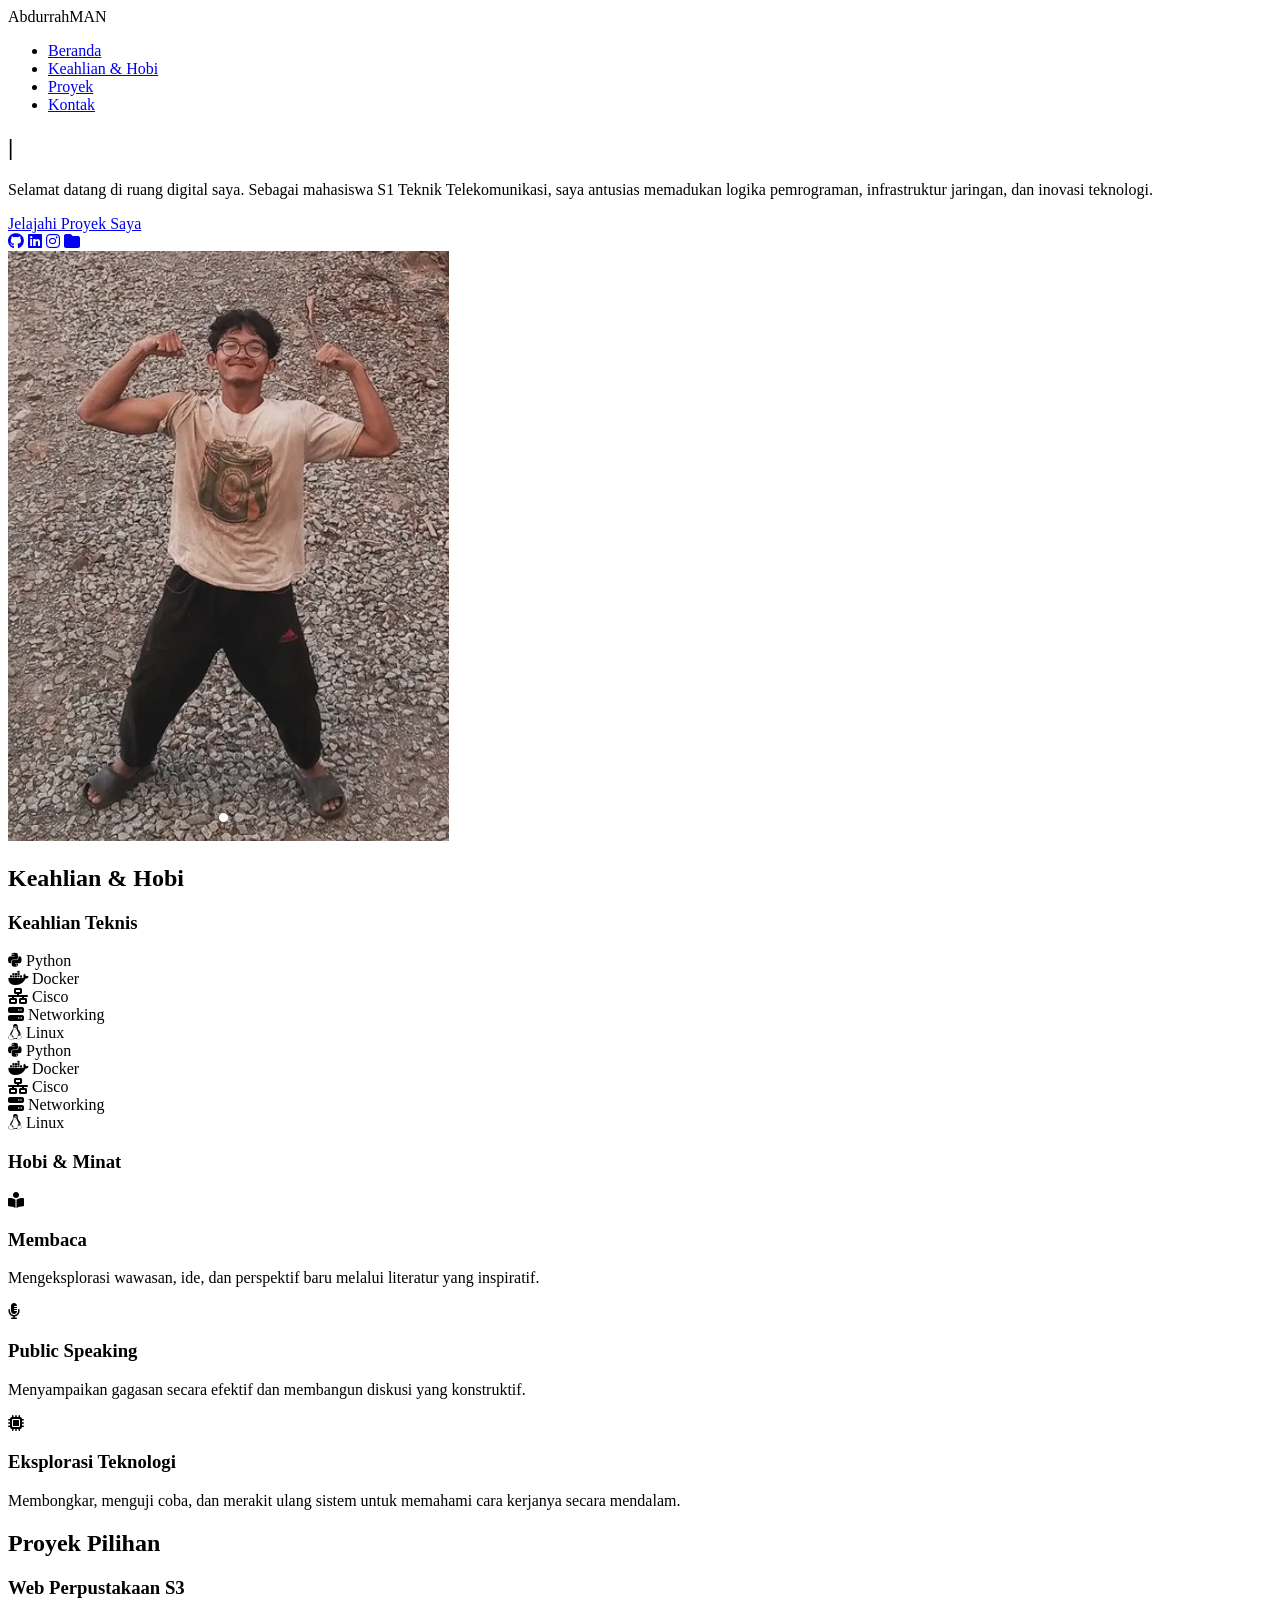
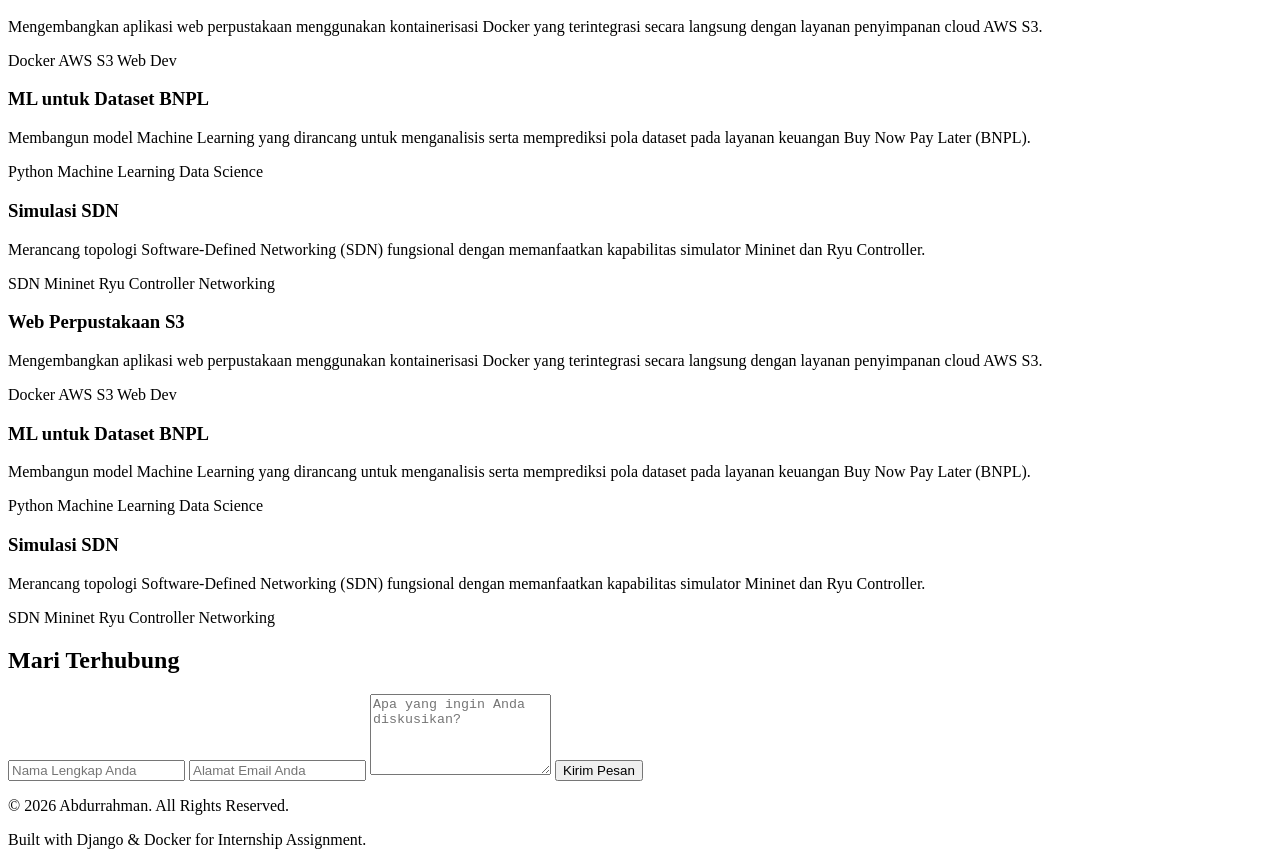
==== docs/index.html @ 5e5e8f39 "add: Deploy website portofolio dengan docker dan django" ====
<!doctype html>
<html lang="id">
  <head>
    <meta charset="UTF-8" />
    <meta name="viewport" content="width=device-width, initial-scale=1.0" />
    <title>Portofolio | Abdurrahman</title>

    <link rel="preconnect" href="https://fonts.googleapis.com" />
    <link rel="preconnect" href="https://fonts.gstatic.com" crossorigin />
    <link
      href="https://fonts.googleapis.com/css2?family=Uncial+Antiqua&display=swap"
      rel="stylesheet"
    />

    <link
      rel="stylesheet"
      href="https://cdnjs.cloudflare.com/ajax/libs/font-awesome/6.4.0/css/all.min.css"
    />

    <link rel="stylesheet" href="/static/css/style.css" />
  </head>
  <body>
    <nav class="navbar">
      <div class="nav-brand">AbdurrahMAN</div>
      <ul class="nav-links">
        <li><a href="#hero">Beranda</a></li>
        <li><a href="#about">Keahlian & Hobi</a></li>
        <li><a href="#projects">Proyek</a></li>
        <li><a href="#contact">Kontak</a></li>
      </ul>
    </nav>

    <section id="hero" class="section hero-section">
      <div class="hero-content">
        <div class="hero-text hidden">
          <h1><span id="typewriter"></span><span class="cursor">|</span></h1>
          <p>
            Selamat datang di ruang digital saya. Sebagai mahasiswa S1 Teknik
            Telekomunikasi, saya antusias memadukan logika pemrograman,
            infrastruktur jaringan, dan inovasi teknologi.
          </p>

          <div class="hero-actions">
            <a href="#projects" class="btn-primary">Jelajahi Proyek Saya</a>
            <div class="social-icons">
              <a
                href="https://github.com/abdrrhmnonghub"
                target="_blank"
                title="GitHub"
                ><i class="fab fa-github"></i
              ></a>
              <a
                href="https://www.linkedin.com/in/abdurrahman-abdurrahman-21b65a38b/"
                target="_blank"
                title="LinkedIn"
                ><i class="fab fa-linkedin"></i
              ></a>
              <a
                href="https://www.instagram.com/4bdurrhmn_"
                target="_blank"
                title="Instagram"
                ><i class="fab fa-instagram"></i
              ></a>
              <a
                href="https://hackmd.io/@XaqP7gFcSHW0fWHmGkDXEQ/SyKeOXjkze"
                target="_blank"
                title="HackMD"
                ><i class="fa-solid fa-folder"></i>
              </a>
            </div>
          </div>
        </div>
        <div class="hero-image hidden">
          <img src="static/photo/avatar.jpeg" alt="Foto Profil Abdurrahman" />
        </div>
      </div>
    </section>

    <section id="about" class="section">
      <h2 class="section-title hidden">Keahlian & Hobi</h2>
      <div class="about-container">
        <div class="about-section hidden">
          <h3 class="about-header">Keahlian Teknis</h3>
          <div class="slider-wrapper">
            <div class="slider-track">
              <div class="slide-item"><i class="fab fa-python"></i> Python</div>
              <div class="slide-item"><i class="fab fa-docker"></i> Docker</div>
              <div class="slide-item">
                <i class="fas fa-network-wired"></i> Cisco
              </div>
              <div class="slide-item">
                <i class="fas fa-server"></i> Networking
              </div>
              <div class="slide-item"><i class="fab fa-linux"></i> Linux</div>

              <div class="slide-item"><i class="fab fa-python"></i> Python</div>
              <div class="slide-item"><i class="fab fa-docker"></i> Docker</div>
              <div class="slide-item">
                <i class="fas fa-network-wired"></i> Cisco
              </div>
              <div class="slide-item">
                <i class="fas fa-server"></i> Networking
              </div>
              <div class="slide-item"><i class="fab fa-linux"></i> Linux</div>
            </div>
          </div>
        </div>

        <div class="about-section hidden">
          <h3 class="about-header">Hobi & Minat</h3>
          <div class="hobbies-grid">
            <div class="hobby-card">
              <i class="fas fa-book-reader"></i>
              <h3>Membaca</h3>
              <p class="hobby-desc">
                Mengeksplorasi wawasan, ide, dan perspektif baru melalui
                literatur yang inspiratif.
              </p>
            </div>
            <div class="hobby-card">
              <i class="fas fa-microphone-alt"></i>
              <h3>Public Speaking</h3>
              <p class="hobby-desc">
                Menyampaikan gagasan secara efektif dan membangun diskusi yang
                konstruktif.
              </p>
            </div>
            <div class="hobby-card">
              <i class="fas fa-microchip"></i>
              <h3>Eksplorasi Teknologi</h3>
              <p class="hobby-desc">
                Membongkar, menguji coba, dan merakit ulang sistem untuk
                memahami cara kerjanya secara mendalam.
              </p>
            </div>
          </div>
        </div>
      </div>
    </section>

    <section id="projects" class="section hidden">
      <h2 class="section-title">Proyek Pilihan</h2>

      <div class="projects-slider-wrapper">
        <div class="projects-track">
          <div class="projects-set">
            <div class="card">
              <h3>Web Perpustakaan S3</h3>
              <p>
                Mengembangkan aplikasi web perpustakaan menggunakan
                kontainerisasi Docker yang terintegrasi secara langsung dengan
                layanan penyimpanan cloud AWS S3.
              </p>
              <div class="project-tags">
                <span>Docker</span>
                <span>AWS S3</span>
                <span>Web Dev</span>
              </div>
            </div>

            <div class="card">
              <h3>ML untuk Dataset BNPL</h3>
              <p>
                Membangun model Machine Learning yang dirancang untuk
                menganalisis serta memprediksi pola dataset pada layanan
                keuangan Buy Now Pay Later (BNPL).
              </p>
              <div class="project-tags">
                <span>Python</span>
                <span>Machine Learning</span>
                <span>Data Science</span>
              </div>
            </div>

            <div class="card">
              <h3>Simulasi SDN</h3>
              <p>
                Merancang topologi Software-Defined Networking (SDN) fungsional
                dengan memanfaatkan kapabilitas simulator Mininet dan Ryu
                Controller.
              </p>
              <div class="project-tags">
                <span>SDN</span>
                <span>Mininet</span>
                <span>Ryu Controller</span>
                <span>Networking</span>
              </div>
            </div>
          </div>

          <div class="projects-set">
            <div class="card">
              <h3>Web Perpustakaan S3</h3>
              <p>
                Mengembangkan aplikasi web perpustakaan menggunakan
                kontainerisasi Docker yang terintegrasi secara langsung dengan
                layanan penyimpanan cloud AWS S3.
              </p>
              <div class="project-tags">
                <span>Docker</span>
                <span>AWS S3</span>
                <span>Web Dev</span>
              </div>
            </div>

            <div class="card">
              <h3>ML untuk Dataset BNPL</h3>
              <p>
                Membangun model Machine Learning yang dirancang untuk
                menganalisis serta memprediksi pola dataset pada layanan
                keuangan Buy Now Pay Later (BNPL).
              </p>
              <div class="project-tags">
                <span>Python</span>
                <span>Machine Learning</span>
                <span>Data Science</span>
              </div>
            </div>

            <div class="card">
              <h3>Simulasi SDN</h3>
              <p>
                Merancang topologi Software-Defined Networking (SDN) fungsional
                dengan memanfaatkan kapabilitas simulator Mininet dan Ryu
                Controller.
              </p>
              <div class="project-tags">
                <span>SDN</span>
                <span>Mininet</span>
                <span>Ryu Controller</span>
                <span>Networking</span>
              </div>
            </div>
          </div>
        </div>
      </div>
    </section>

    <section id="contact" class="section hidden">
      <h2 class="section-title">Mari Terhubung</h2>
      <div class="contact-container">
        <form
          action="https://formspree.io/f/mpqnpaoa"
          method="POST"
          class="contact-form"
        >
          <input
            type="text"
            name="nama"
            placeholder="Nama Lengkap Anda"
            required
          />
          <input
            type="email"
            name="email"
            placeholder="Alamat Email Anda"
            required
          />
          <textarea
            name="pesan"
            rows="5"
            placeholder="Apa yang ingin Anda diskusikan?"
            required
          ></textarea>
          <button type="submit">Kirim Pesan</button>
        </form>
      </div>
    </section>

    <footer class="footer">
      <p>&copy; 2026 Abdurrahman. All Rights Reserved.</p>
      <p>
        Built with <span class="highlight">Django</span> &
        <span class="highlight">Docker</span> for Internship Assignment.
      </p>
    </footer>

    <script src="/static/js/script.js"></script>
  </body>
</html>
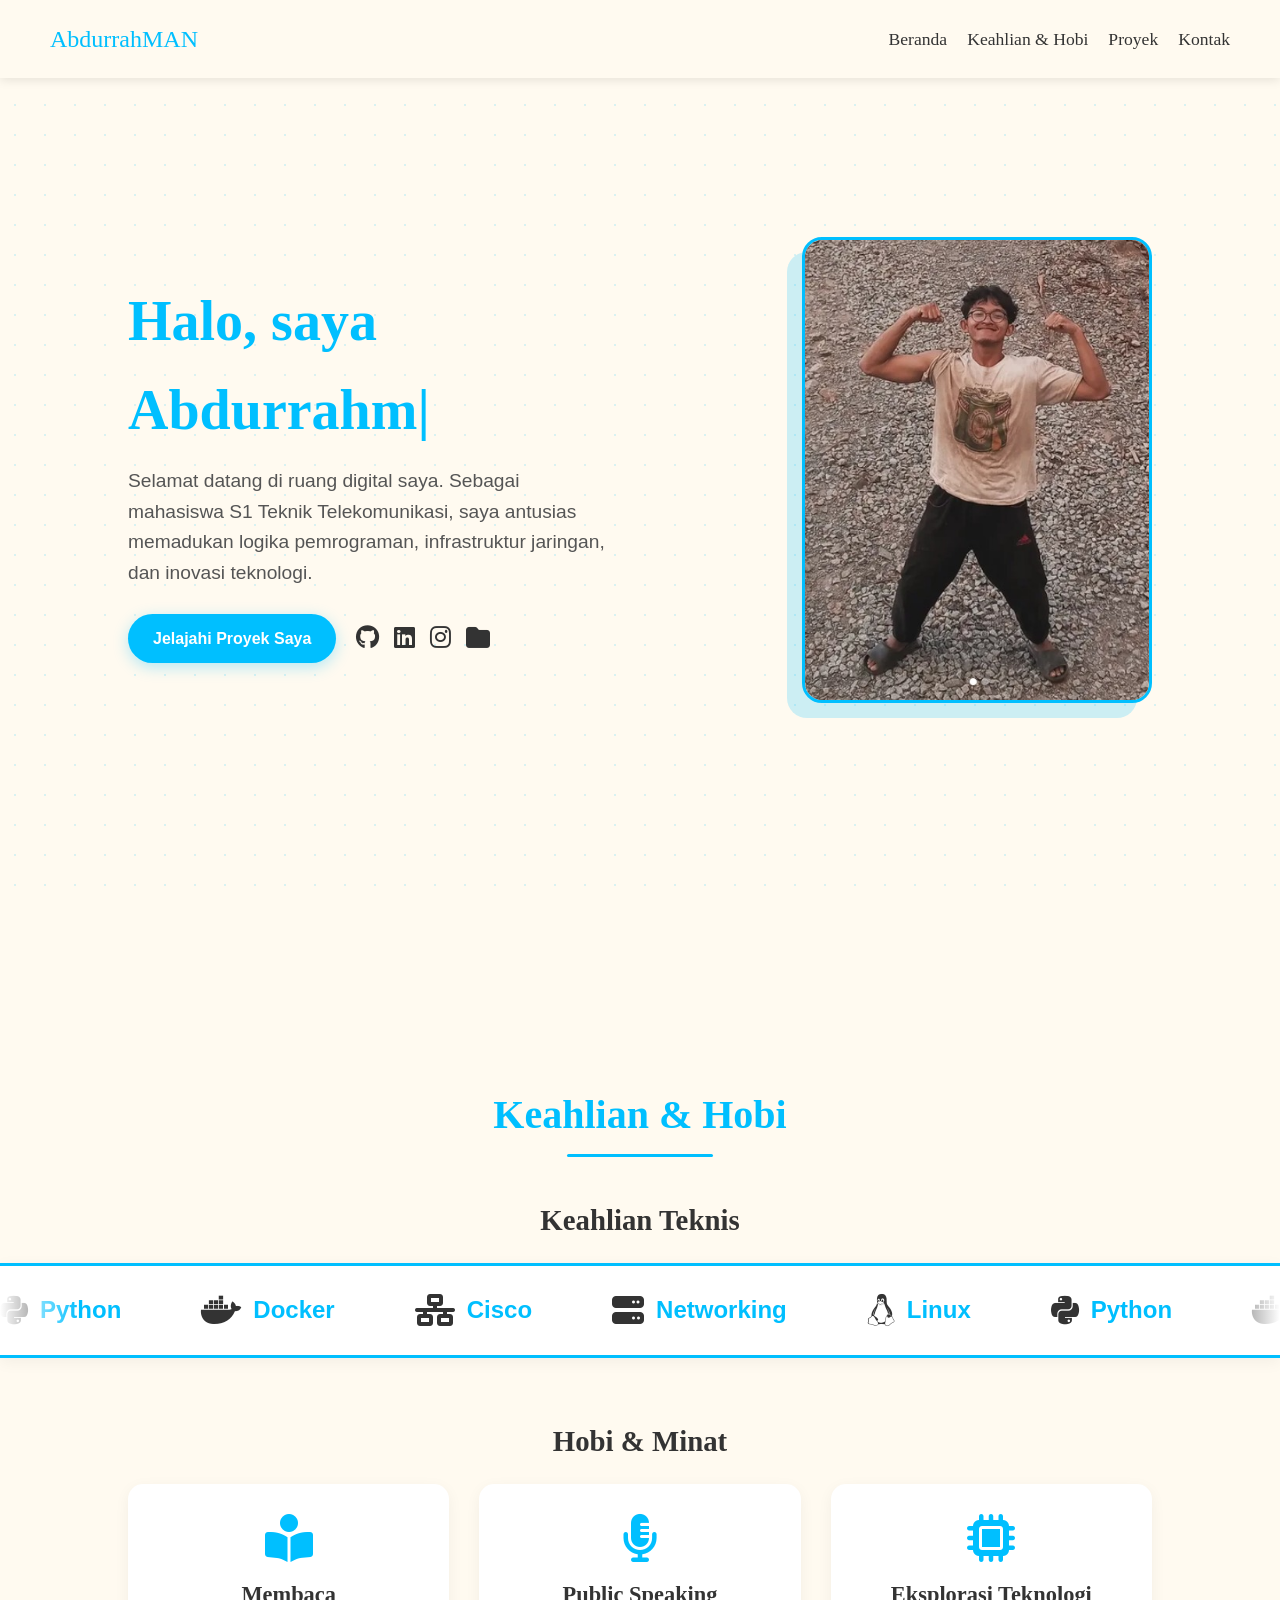
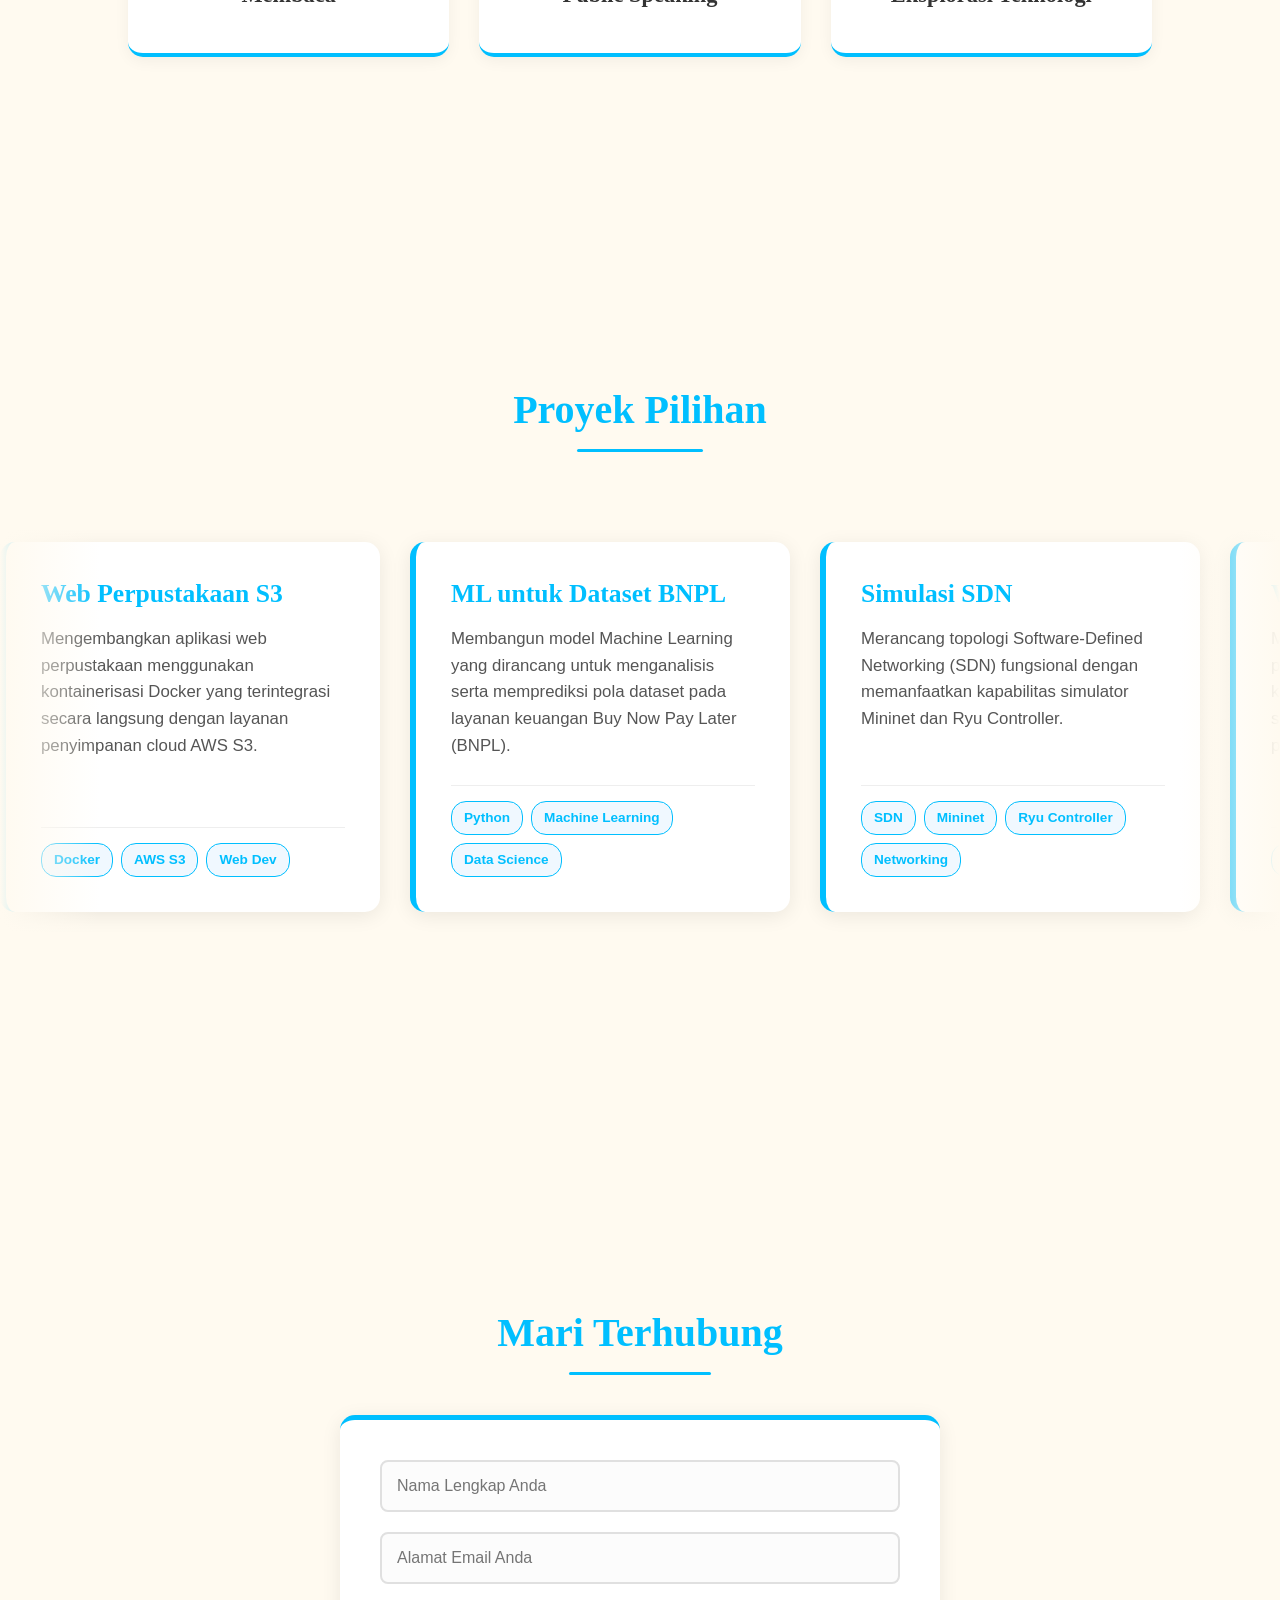
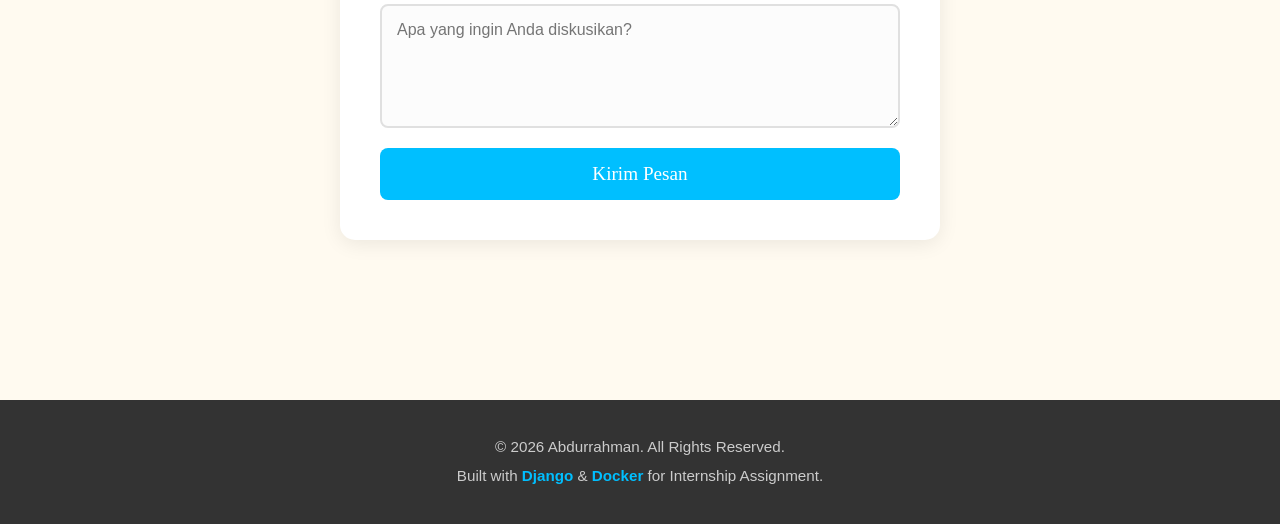
==== commit 5d4439af: "fix: mengubah path untuk static file di index.html" ====
--- a/docs/index.html
+++ b/docs/index.html
@@ -18,7 +18,7 @@
       href="https://cdnjs.cloudflare.com/ajax/libs/font-awesome/6.4.0/css/all.min.css"
     />
 
-    <link rel="stylesheet" href="/static/css/style.css" />
+    <link rel="stylesheet" href="./static/css/style.css" />
   </head>
   <body>
     <nav class="navbar">
@@ -276,6 +276,6 @@
       </p>
     </footer>
 
-    <script src="/static/js/script.js"></script>
+    <script src="./static/js/script.js"></script>
   </body>
 </html>
--- a/docs/static/css/style.css
+++ b/docs/static/css/style.css
@@ -0,0 +1,587 @@
+/* Variabel Warna */
+:root {
+  --bg-color: #fffaf0; /* Floral White */
+  --accent-color: #00bfff; /* Deep Sky Blue */
+  --text-dark: #333333;
+  --box-bg: #ffffff;
+}
+
+/* Reset Dasar & Smooth Scroll */
+* {
+  margin: 0;
+  padding: 0;
+  box-sizing: border-box;
+}
+
+html {
+  scroll-behavior: smooth;
+}
+
+body {
+  background-color: var(--bg-color);
+  color: var(--text-dark);
+  font-family: "Uncial Antiqua", cursive;
+  line-height: 1.6;
+  overflow-x: hidden;
+  /* Dot Pattern (Aura Networking/Telecom) */
+  background-image: radial-gradient(
+    rgba(0, 191, 255, 0.15) 1px,
+    transparent 1px
+  );
+  background-size: 30px 30px;
+  background-attachment: fixed;
+}
+
+/* Navbar */
+.navbar {
+  position: fixed;
+  top: 0;
+  width: 100%;
+  background-color: rgba(255, 250, 240, 0.95);
+  backdrop-filter: blur(5px);
+  padding: 20px 50px;
+  display: flex;
+  justify-content: space-between;
+  align-items: center;
+  box-shadow: 0 2px 10px rgba(0, 0, 0, 0.1);
+  z-index: 1000;
+}
+
+.nav-brand {
+  font-size: 1.5rem;
+  color: var(--accent-color);
+}
+
+.nav-links {
+  list-style: none;
+  display: flex;
+  gap: 20px;
+}
+
+.nav-links a {
+  text-decoration: none;
+  color: var(--text-dark);
+  transition: color 0.3s;
+  font-size: 1.1rem;
+}
+
+.nav-links a:hover {
+  color: var(--accent-color);
+}
+
+/* Base Section Layout */
+.section {
+  min-height: 100vh;
+  padding: 120px 10% 80px 10%;
+  display: flex;
+  flex-direction: column;
+  justify-content: center;
+}
+
+.section-title {
+  text-align: center;
+  color: var(--accent-color);
+  font-size: 2.5rem;
+  margin-bottom: 50px;
+  position: relative;
+  display: inline-block;
+  align-self: center;
+}
+
+.section-title::after {
+  content: "";
+  position: absolute;
+  width: 50%;
+  height: 3px;
+  background-color: var(--accent-color);
+  bottom: -10px;
+  left: 25%;
+  border-radius: 5px;
+}
+
+/* --- HERO SECTION --- */
+.hero-section {
+  display: flex;
+  align-items: center;
+  justify-content: center;
+}
+
+.hero-content {
+  display: flex;
+  align-items: center;
+  justify-content: space-between;
+  gap: 50px;
+  width: 100%;
+  max-width: 1100px;
+}
+
+.hero-text {
+  flex: 1 1 0%;
+  text-align: left;
+}
+
+.hero-text h1 {
+  font-size: 3.5rem;
+  color: var(--accent-color);
+  margin-bottom: 10px;
+  min-height: 1.2em;
+}
+
+.hero-text p {
+  font-size: 1.2rem;
+  color: #555;
+  font-family: Arial, sans-serif;
+  margin-bottom: 25px;
+}
+
+/* CTA Buttons & Social Links */
+.hero-actions {
+  display: flex;
+  align-items: center;
+  gap: 20px;
+  margin-top: 20px;
+}
+
+.btn-primary {
+  display: inline-block;
+  padding: 12px 25px;
+  background-color: var(--accent-color);
+  color: #fff;
+  text-decoration: none;
+  border-radius: 30px;
+  font-family: Arial, sans-serif;
+  font-weight: bold;
+  transition: all 0.3s ease;
+  box-shadow: 0 4px 15px rgba(0, 191, 255, 0.3);
+}
+
+.btn-primary:hover {
+  background-color: #009acd;
+  transform: translateY(-3px);
+  box-shadow: 0 6px 20px rgba(0, 191, 255, 0.4);
+}
+
+.social-icons {
+  display: flex;
+  gap: 15px;
+}
+
+.social-icons a {
+  color: var(--text-dark);
+  font-size: 1.5rem;
+  transition:
+    color 0.3s,
+    transform 0.3s;
+}
+
+.social-icons a:hover {
+  color: var(--accent-color);
+  transform: scale(1.2) translateY(-3px);
+}
+
+.hero-image {
+  flex: 1 1 0%;
+  display: flex;
+  justify-content: flex-end;
+}
+
+.hero-image img {
+  width: 100%;
+  max-width: 350px;
+  border-radius: 20px;
+  box-shadow: -15px 15px 0px rgba(0, 191, 255, 0.2);
+  border: 3px solid var(--accent-color);
+  transition: transform 0.3s;
+  background-color: #fff;
+}
+
+.hero-image img:hover {
+  transform: translateY(-10px);
+}
+
+.cursor {
+  animation: blink 0.7s infinite;
+}
+
+@keyframes blink {
+  0%,
+  100% {
+    opacity: 1;
+  }
+  50% {
+    opacity: 0;
+  }
+}
+
+/* --- ABOUT SECTION (Skills & Hobbies) --- */
+.about-container {
+  display: flex;
+  flex-direction: column;
+  gap: 60px;
+  width: 100%;
+  max-width: 1100px;
+  margin: 0 auto;
+}
+
+.about-header {
+  font-size: 1.8rem;
+  color: var(--text-dark);
+  margin-bottom: 20px;
+  text-align: center;
+}
+
+/* Sliding Icons untuk Keahlian */
+.slider-wrapper {
+  width: 100vw;
+  margin-left: calc(-50vw + 50%);
+  overflow: hidden;
+  background-color: var(--box-bg);
+  padding: 25px 0;
+  border-top: 3px solid var(--accent-color);
+  border-bottom: 3px solid var(--accent-color);
+  box-shadow: 0 4px 15px rgba(0, 0, 0, 0.05);
+  white-space: nowrap;
+  position: relative;
+}
+
+.slider-wrapper::before,
+.slider-wrapper::after {
+  content: "";
+  position: absolute;
+  top: 0;
+  width: 80px;
+  height: 100%;
+  z-index: 2;
+}
+.slider-wrapper::before {
+  left: 0;
+  background: linear-gradient(to right, var(--box-bg), transparent);
+}
+.slider-wrapper::after {
+  right: 0;
+  background: linear-gradient(to left, var(--box-bg), transparent);
+}
+
+.slider-track {
+  display: inline-flex;
+  gap: 80px;
+  animation: slide 15s linear infinite;
+}
+
+.slider-track:hover {
+  animation-play-state: paused;
+}
+
+.slide-item {
+  display: flex;
+  align-items: center;
+  gap: 12px;
+  font-size: 1.5rem;
+  color: var(--accent-color);
+  font-family: Arial, sans-serif;
+  font-weight: bold;
+}
+
+.slide-item i {
+  font-size: 2rem;
+  color: var(--text-dark);
+}
+
+@keyframes slide {
+  0% {
+    transform: translateX(0);
+  }
+  100% {
+    transform: translateX(-50%);
+  }
+}
+
+/* Interactive Badges untuk Hobi */
+.hobbies-grid {
+  display: grid;
+  grid-template-columns: repeat(auto-fit, minmax(280px, 1fr));
+  gap: 30px;
+}
+
+.hobby-card {
+  background-color: var(--box-bg);
+  padding: 30px 20px;
+  border-radius: 15px;
+  text-align: center;
+  box-shadow: 0 4px 15px rgba(0, 0, 0, 0.05);
+  transition: all 0.4s ease;
+  position: relative;
+  overflow: hidden;
+  border-bottom: 4px solid var(--accent-color);
+}
+
+.hobby-card i {
+  font-size: 3rem;
+  color: var(--accent-color);
+  margin-bottom: 15px;
+  transition: transform 0.4s ease;
+}
+
+.hobby-card h3 {
+  font-size: 1.4rem;
+  color: var(--text-dark);
+  margin-bottom: 10px;
+}
+
+.hobby-desc {
+  font-family: Arial, sans-serif;
+  color: #555;
+  font-size: 0.95rem;
+  opacity: 0;
+  transform: translateY(20px);
+  transition: all 0.4s ease;
+  position: absolute;
+  bottom: 20px;
+  left: 20px;
+  right: 20px;
+}
+
+.hobby-card:hover {
+  transform: translateY(-10px);
+  padding-bottom: 70px;
+}
+
+.hobby-card:hover i {
+  transform: scale(1.2) translateY(-10px);
+}
+
+.hobby-card:hover .hobby-desc {
+  opacity: 1;
+  transform: translateY(0);
+}
+
+/* --- PROJECTS SECTION --- */
+.projects-slider-wrapper {
+  width: 100vw;
+  margin-left: calc(-50vw + 50%);
+  overflow: hidden;
+  background-color: transparent;
+  padding: 40px 0;
+  position: relative;
+}
+
+.projects-slider-wrapper::before,
+.projects-slider-wrapper::after {
+  content: "";
+  position: absolute;
+  top: 0;
+  width: 100px;
+  height: 100%;
+  z-index: 2;
+  pointer-events: none;
+}
+.projects-slider-wrapper::before {
+  left: 0;
+  background: linear-gradient(to right, var(--bg-color), transparent);
+}
+.projects-slider-wrapper::after {
+  right: 0;
+  background: linear-gradient(to left, var(--bg-color), transparent);
+}
+
+.projects-track {
+  display: flex;
+  gap: 30px;
+  width: max-content;
+  animation: slideProjects 25s linear infinite;
+  padding: 10px 0;
+}
+
+.projects-track:hover {
+  animation-play-state: paused;
+}
+
+.projects-set {
+  display: flex;
+  gap: 30px;
+}
+
+.card {
+  background-color: var(--box-bg);
+  padding: 35px;
+  border-radius: 15px;
+  box-shadow: 0 4px 20px rgba(0, 0, 0, 0.08);
+  transition:
+    transform 0.4s cubic-bezier(0.175, 0.885, 0.32, 1.275),
+    box-shadow 0.4s ease;
+  border-left: 6px solid var(--accent-color);
+  display: flex;
+  flex-direction: column;
+  gap: 15px;
+  width: 380px;
+  flex-shrink: 0;
+  white-space: normal;
+}
+
+.card:hover {
+  transform: scale(1.08) translateY(-10px);
+  box-shadow: 0 20px 40px rgba(0, 191, 255, 0.25);
+  z-index: 10;
+  position: relative;
+}
+
+@keyframes slideProjects {
+  0% {
+    transform: translateX(0);
+  }
+  100% {
+    transform: translateX(calc(-50% - 15px));
+  }
+}
+
+.card h3 {
+  color: var(--accent-color);
+  font-size: 1.6rem;
+  line-height: 1.3;
+}
+
+.card p {
+  font-family: Arial, sans-serif;
+  color: #555;
+  font-size: 1.05rem;
+  flex-grow: 1;
+}
+
+/* Tech Tags di Kartu Proyek */
+.project-tags {
+  display: flex;
+  flex-wrap: wrap;
+  gap: 8px;
+  margin-top: 10px;
+  border-top: 1px solid #eee;
+  padding-top: 15px;
+}
+
+.project-tags span {
+  background-color: #f0f8ff;
+  color: var(--accent-color);
+  padding: 5px 12px;
+  border-radius: 15px;
+  font-size: 0.85rem;
+  font-family: Arial, sans-serif;
+  font-weight: bold;
+  border: 1px solid var(--accent-color);
+}
+
+/* --- CONTACT SECTION --- */
+.contact-container {
+  max-width: 600px;
+  margin: 0 auto;
+  width: 100%;
+}
+
+.contact-form {
+  display: flex;
+  flex-direction: column;
+  gap: 20px;
+  background-color: var(--box-bg);
+  padding: 40px;
+  border-radius: 15px;
+  box-shadow: 0 4px 20px rgba(0, 0, 0, 0.08);
+  border-top: 5px solid var(--accent-color);
+}
+
+.contact-form input,
+.contact-form textarea {
+  padding: 15px;
+  border: 2px solid #e0e0e0;
+  border-radius: 8px;
+  font-family: Arial, sans-serif;
+  background-color: #fcfcfc;
+  font-size: 1rem;
+  transition:
+    border-color 0.3s,
+    box-shadow 0.3s;
+}
+
+.contact-form input:focus,
+.contact-form textarea:focus {
+  outline: none;
+  border-color: var(--accent-color);
+  box-shadow: 0 0 8px rgba(0, 191, 255, 0.2);
+}
+
+.contact-form button {
+  padding: 15px;
+  background-color: var(--accent-color);
+  color: #fff;
+  border: none;
+  border-radius: 8px;
+  font-family: "Uncial Antiqua", cursive;
+  font-size: 1.2rem;
+  cursor: pointer;
+  transition:
+    background-color 0.3s,
+    transform 0.2s;
+}
+
+.contact-form button:hover {
+  background-color: #009acd;
+  transform: translateY(-2px);
+}
+
+/* Footer */
+.footer {
+  background-color: var(--text-dark);
+  color: #fff;
+  text-align: center;
+  padding: 30px 20px;
+  font-family: Arial, sans-serif;
+  margin-top: auto;
+}
+
+.footer p {
+  margin: 5px 0;
+  color: #ccc;
+  font-size: 0.95rem;
+}
+
+.footer .highlight {
+  color: var(--accent-color);
+  font-weight: bold;
+}
+
+/* Scroll Animation Classes */
+.hidden {
+  opacity: 0;
+  transform: translateY(50px);
+  transition: all 0.8s ease-out;
+}
+
+.show {
+  opacity: 1;
+  transform: translateY(0);
+}
+
+/* Mobile Responsiveness */
+@media (max-width: 768px) {
+  .navbar {
+    flex-direction: column;
+    padding: 15px 20px;
+    gap: 15px;
+  }
+  .hero-content {
+    flex-direction: column-reverse;
+    text-align: center;
+  }
+  .hero-text {
+    text-align: center;
+  }
+  .hero-actions {
+    justify-content: center;
+  }
+  .hero-image {
+    justify-content: center;
+  }
+  .hero-text h1 {
+    font-size: 2.5rem;
+  }
+  .section {
+    padding: 140px 5% 50px 5%;
+  }
+}
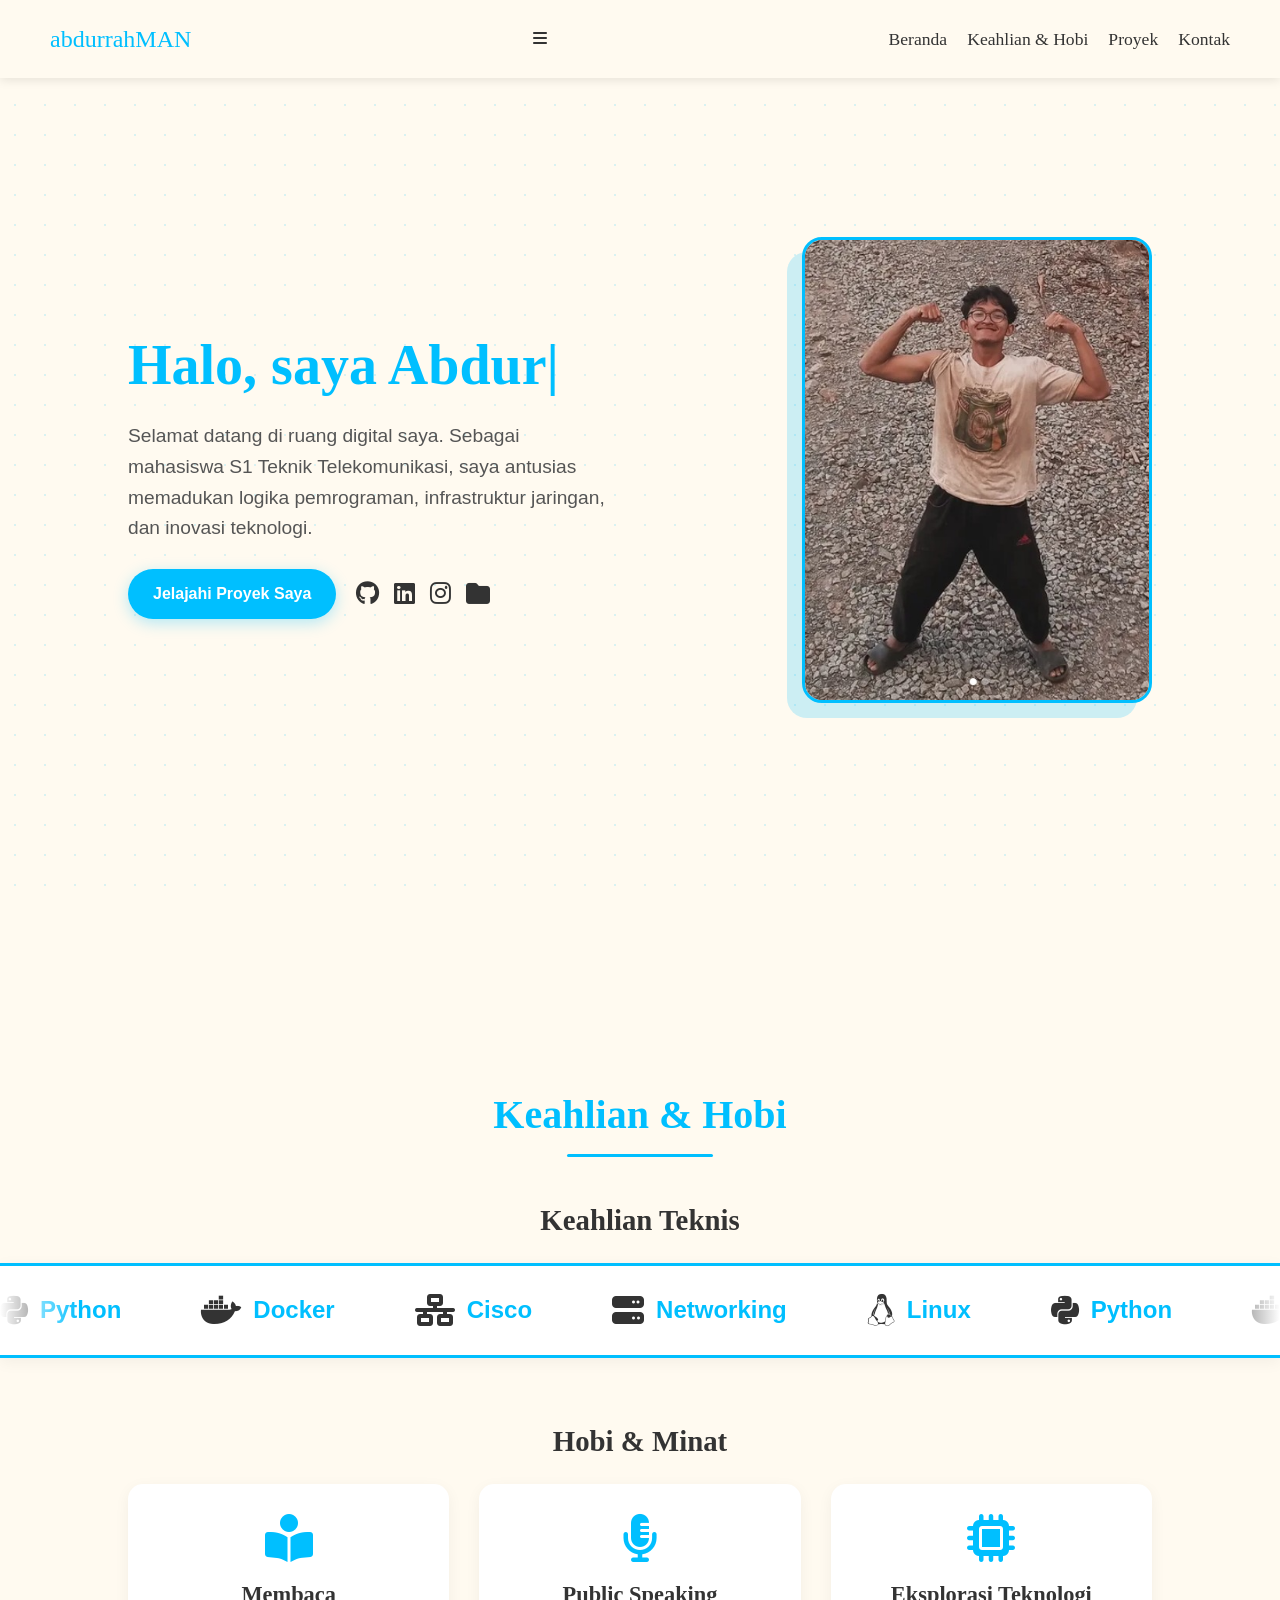
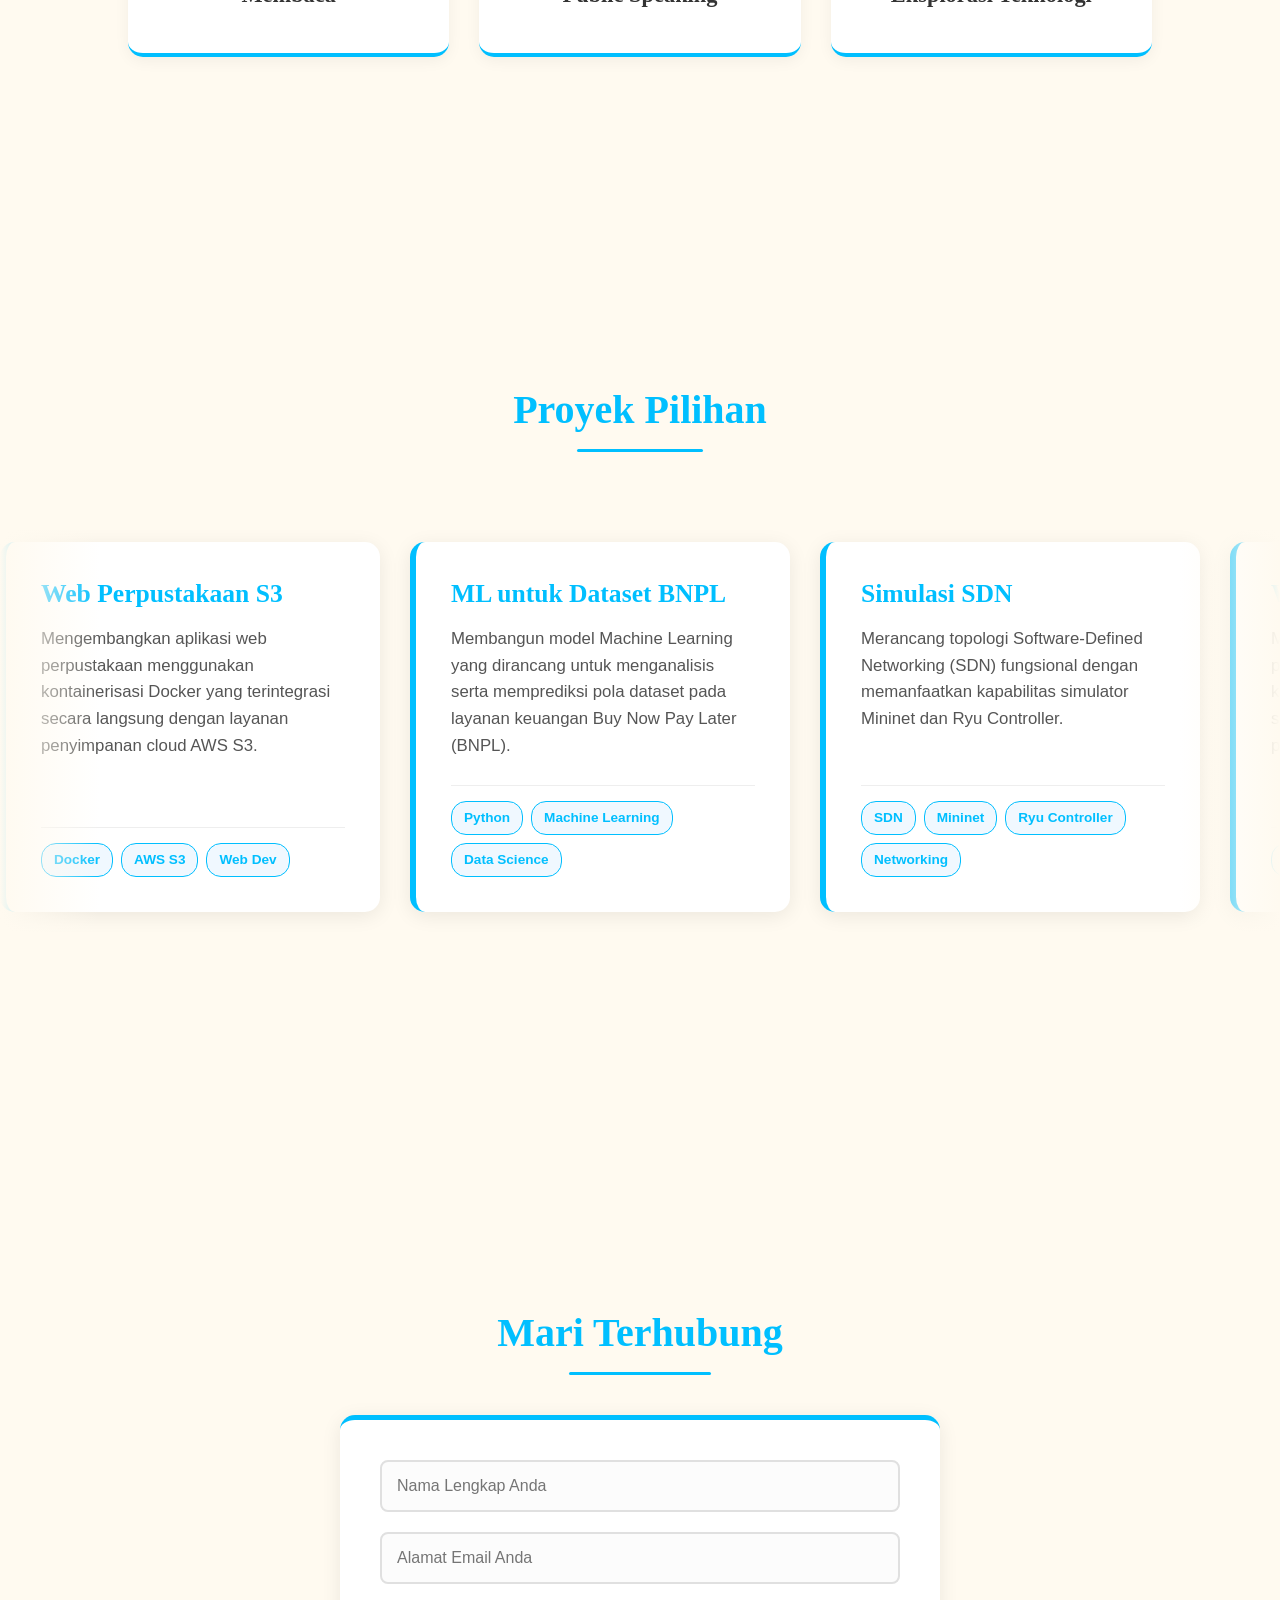
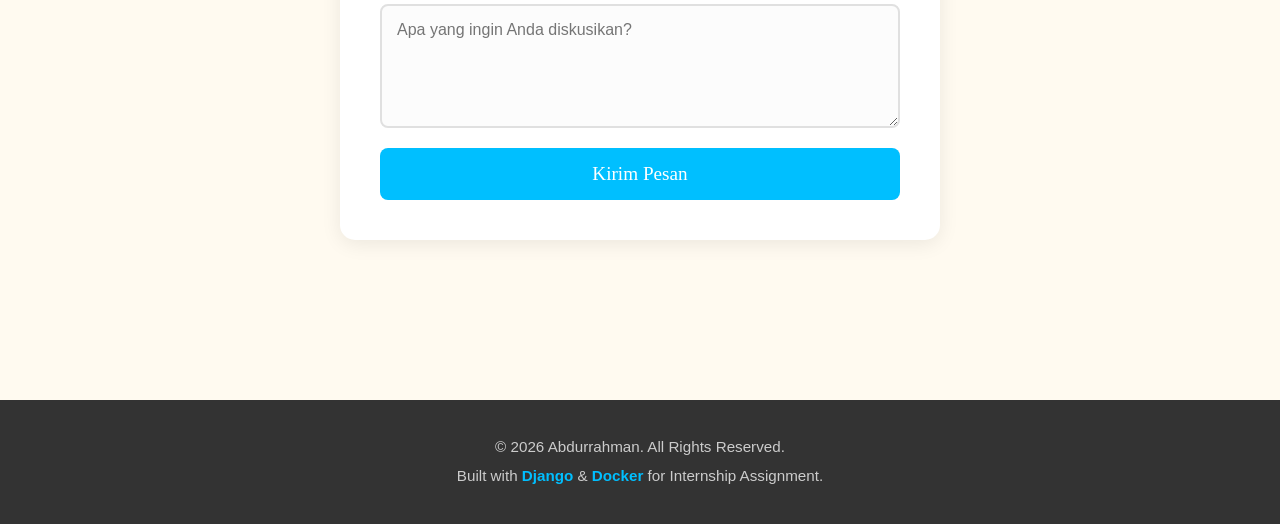
==== commit 7962e556: "feat: menambahkan kode css untuk responsifitas tampilan website" ====
--- a/docs/index.html
+++ b/docs/index.html
@@ -4,6 +4,7 @@
   <head>
     <meta charset="UTF-8" />
     <meta name="viewport" content="width=device-width, initial-scale=1.0" />
+    <link rel="icon" type="image/png" href="./static/photo/icon-web.png" />
     <title>Portofolio | Abdurrahman</title>
 
     <link rel="preconnect" href="https://fonts.googleapis.com" />
@@ -22,15 +23,21 @@
   </head>
   <body>
     <nav class="navbar">
-      <div class="nav-brand">AbdurrahMAN</div>
-      <ul class="nav-links">
-        <li><a href="#hero">Beranda</a></li>
-        <li><a href="#about">Keahlian & Hobi</a></li>
-        <li><a href="#projects">Proyek</a></li>
-        <li><a href="#contact">Kontak</a></li>
-      </ul>
+      <a href="#" class="nav-brand" style="text-decoration: none"
+        >abdurrahMAN</a
+      >
+
+      <div class="hamburger" id="hamburger">
+        <i class="fas fa-bars"></i>
+      </div>
+
+      <div class="nav-links" id="nav-links">
+        <a href="#hero">Beranda</a>
+        <a href="#about">Keahlian & Hobi</a>
+        <a href="#projects">Proyek</a>
+        <a href="#contact">Kontak</a>
+      </div>
     </nav>
-
     <section id="hero" class="section hero-section">
       <div class="hero-content">
         <div class="hero-text hidden">
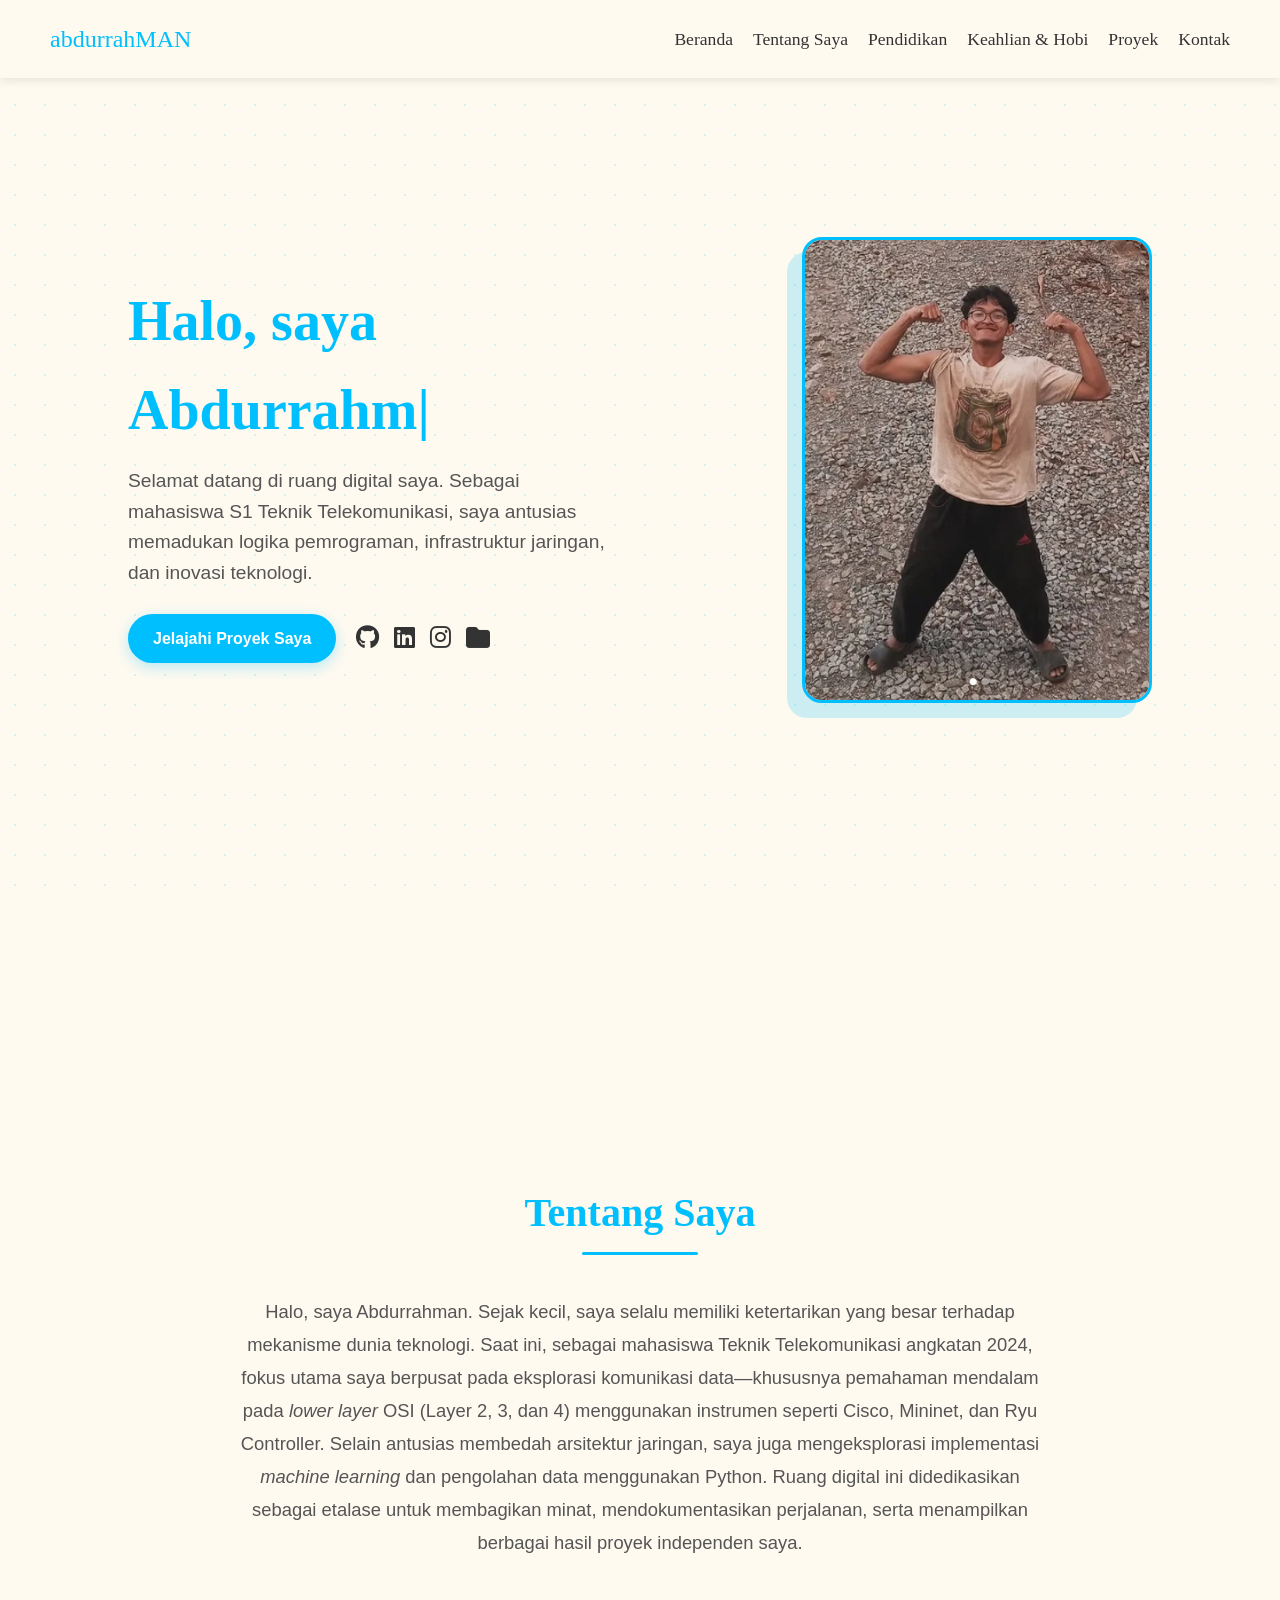
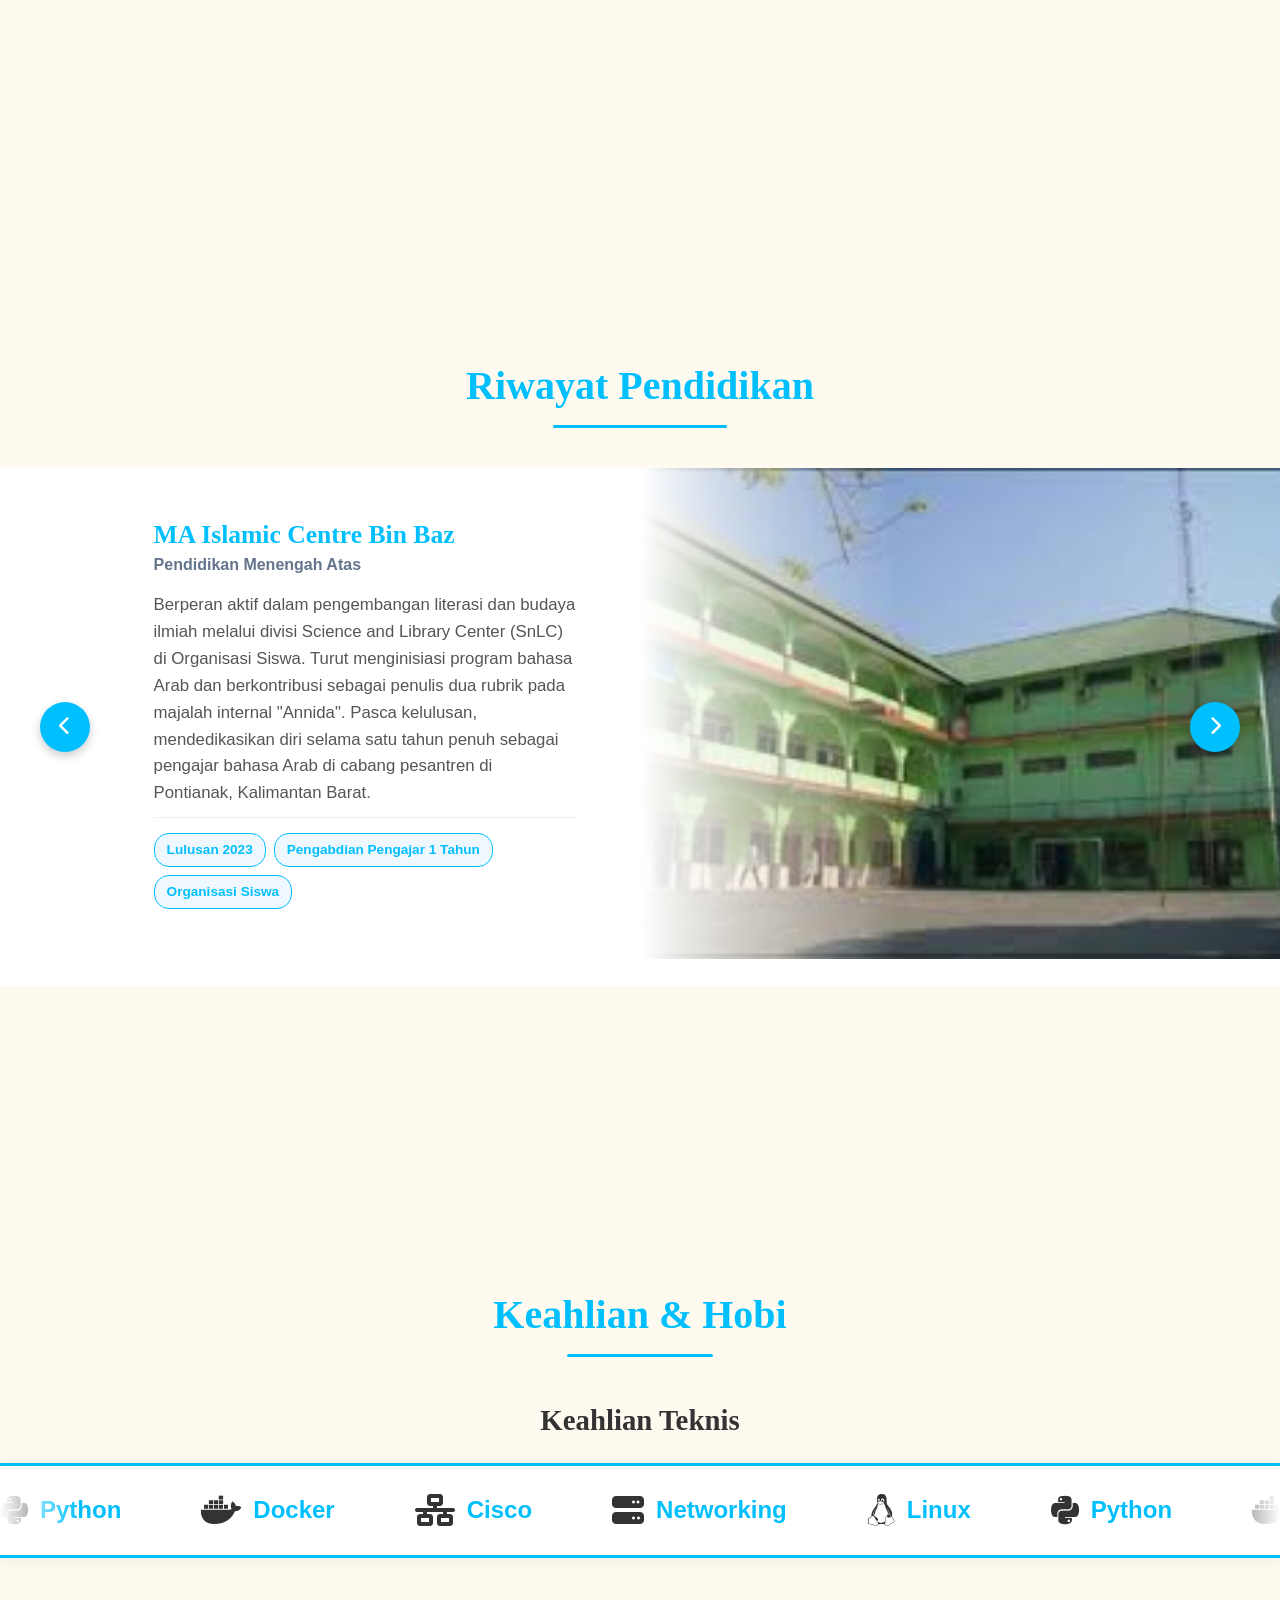
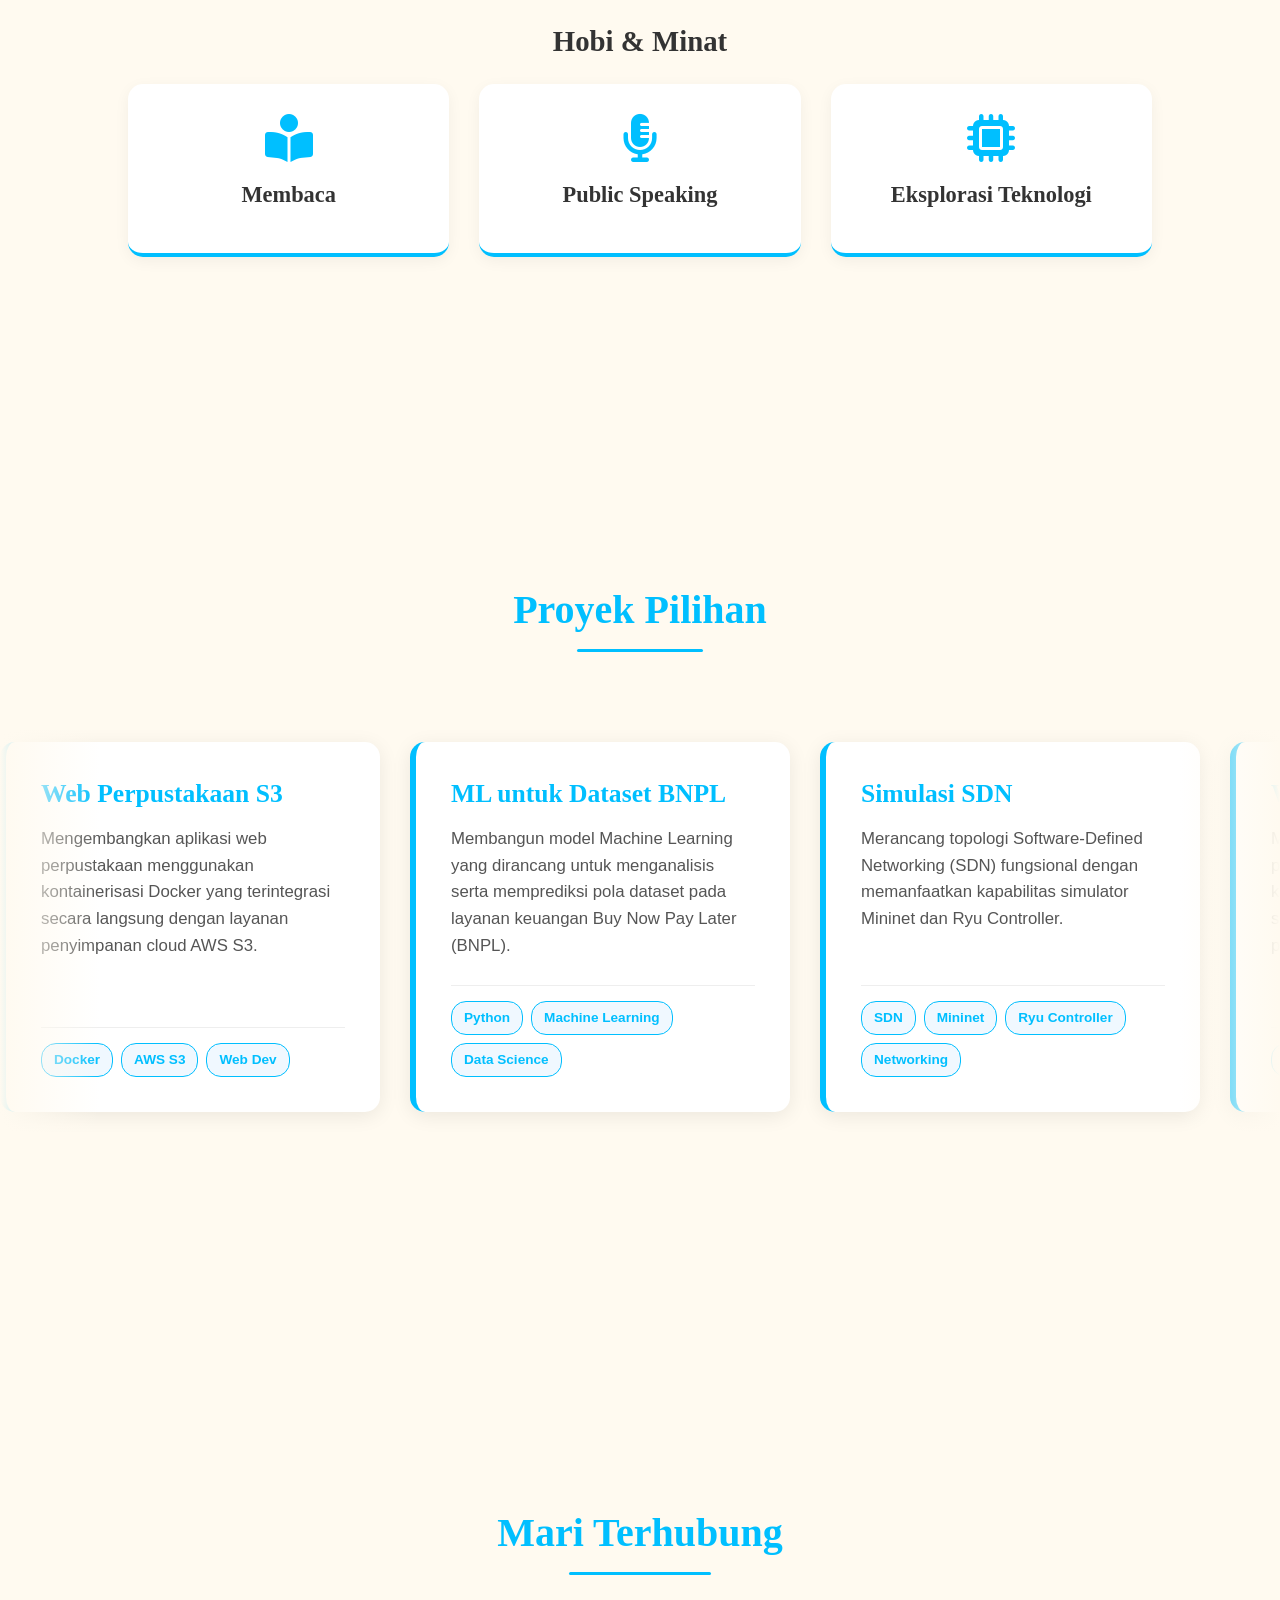
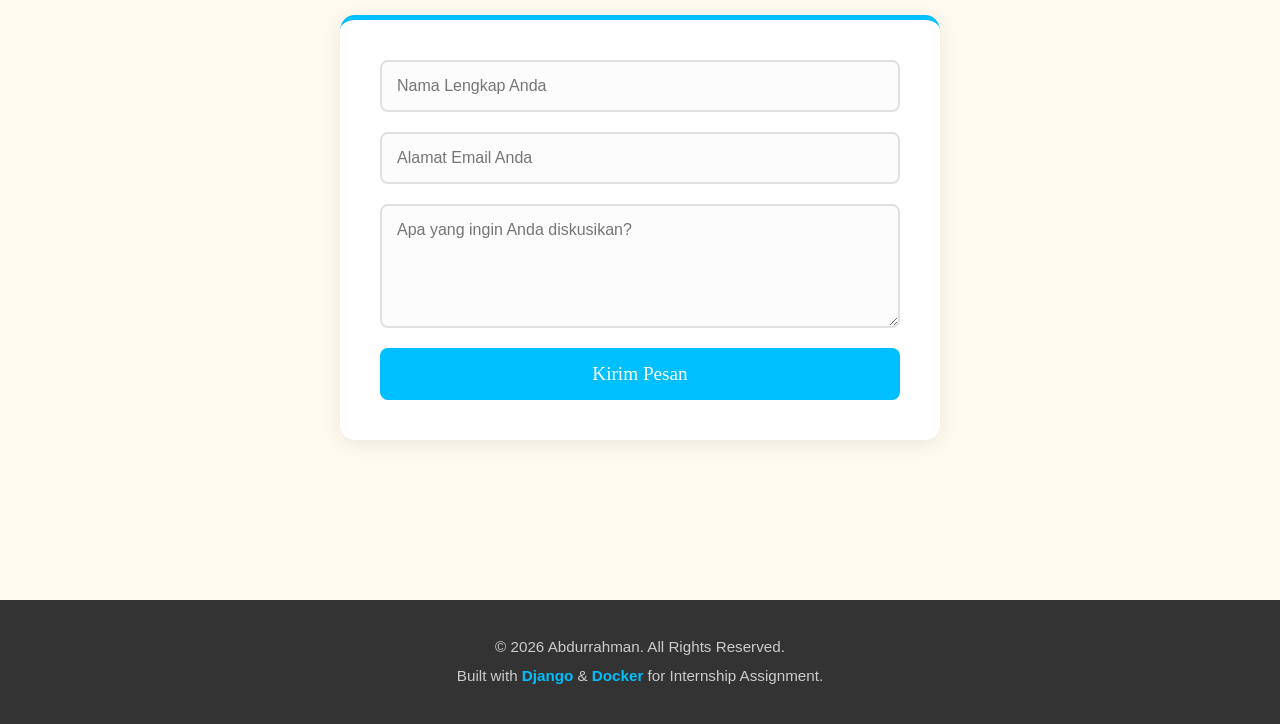
==== commit 9b1f31f0: "add: tambah section pada web" ====
--- a/docs/index.html
+++ b/docs/index.html
@@ -33,6 +33,8 @@
 
       <div class="nav-links" id="nav-links">
         <a href="#hero">Beranda</a>
+        <a href="#tentang-saya">Tentang Saya</a>
+        <a href="#pendidikan">Pendidikan</a>
         <a href="#about">Keahlian & Hobi</a>
         <a href="#projects">Proyek</a>
         <a href="#contact">Kontak</a>
@@ -83,7 +85,125 @@
         </div>
       </div>
     </section>
-
+    <section id="tentang-saya" class="section hidden">
+      <h2 class="section-title">Tentang Saya</h2>
+      <div
+        class="about-container"
+        style="text-align: center; max-width: 800px; margin: 0 auto"
+      >
+        <p
+          style="
+            font-size: 1.15rem;
+            line-height: 1.8;
+            color: #555;
+            font-family: &quot;Poppins&quot;, sans-serif;
+          "
+        >
+          Halo, saya Abdurrahman. Sejak kecil, saya selalu memiliki ketertarikan
+          yang besar terhadap mekanisme dunia teknologi. Saat ini, sebagai
+          mahasiswa Teknik Telekomunikasi angkatan 2024, fokus utama saya
+          berpusat pada eksplorasi komunikasi data—khususnya pemahaman mendalam
+          pada
+          <i>lower layer</i> OSI (Layer 2, 3, dan 4) menggunakan instrumen
+          seperti Cisco, Mininet, dan Ryu Controller. Selain antusias membedah
+          arsitektur jaringan, saya juga mengeksplorasi implementasi
+          <i>machine learning</i> dan pengolahan data menggunakan Python. Ruang
+          digital ini didedikasikan sebagai etalase untuk membagikan minat,
+          mendokumentasikan perjalanan, serta menampilkan berbagai hasil proyek
+          independen saya.
+        </p>
+      </div>
+    </section>
+
+    <section id="pendidikan" class="section hidden">
+      <h2 class="section-title">Riwayat Pendidikan</h2>
+
+      <div class="slider-container-manual">
+        <button class="slider-btn left-btn" id="prevBtn">
+          <i class="fas fa-chevron-left"></i>
+        </button>
+
+        <div class="slider-viewport" id="eduSlider">
+          <div class="card edu-card">
+            <div class="edu-content-wrapper">
+              <div class="edu-info">
+                <h3>MA Islamic Centre Bin Baz</h3>
+                <h4
+                  style="
+                    color: #64748b;
+                    font-family: &quot;Poppins&quot;, sans-serif;
+                    margin-bottom: 15px;
+                  "
+                >
+                  Pendidikan Menengah Atas
+                </h4>
+                <p>
+                  Berperan aktif dalam pengembangan literasi dan budaya ilmiah
+                  melalui divisi Science and Library Center (SnLC) di Organisasi
+                  Siswa. Turut menginisiasi program bahasa Arab dan
+                  berkontribusi sebagai penulis dua rubrik pada majalah internal
+                  "Annida". Pasca kelulusan, mendedikasikan diri selama satu
+                  tahun penuh sebagai pengajar bahasa Arab di cabang pesantren
+                  di Pontianak, Kalimantan Barat.
+                </p>
+                <div class="project-tags">
+                  <span>Lulusan 2023</span>
+                  <span>Pengabdian Pengajar 1 Tahun</span>
+                  <span>Organisasi Siswa</span>
+                </div>
+              </div>
+              <div class="edu-photo">
+                <img
+                  src="static/photo/foto-ma.jpg"
+                  alt="Foto MA Islamic Centre Bin Baz"
+                />
+              </div>
+            </div>
+          </div>
+          <div class="card edu-card">
+            <div class="edu-content-wrapper">
+              <div class="edu-info">
+                <h3>Telkom University</h3>
+                <h4
+                  style="
+                    color: #64748b;
+                    font-family: &quot;Poppins&quot;, sans-serif;
+                    margin-bottom: 15px;
+                  "
+                >
+                  S1 Teknik Telekomunikasi
+                </h4>
+                <p>
+                  Mahasiswa aktif angkatan 2024 yang saat ini tengah menempuh
+                  semester 4 dengan rekam jejak indeks akademis yang konsisten
+                  memuaskan. Memiliki ketertarikan dan pemahaman kuat pada
+                  pemecahan masalah di bidang ilmu eksak serta fundamental
+                  jaringan telekomunikasi. Saat ini sedang memfokuskan diri pada
+                  pengembangan kapabilitas praktis melalui program
+                  <i>Internship</i> sebagai tahapan rekrutmen akhir di
+                  Laboratorium Adaptive Network (AN Laboratory).
+                </p>
+                <div class="project-tags">
+                  <span>Angkatan 2024</span>
+                  <span>Semester 4</span>
+                  <span>Internship Lab Adaptive Network</span>
+                </div>
+              </div>
+              <div class="edu-photo">
+                <img
+                  src="static/photo/foto-telyu.jpg"
+                  alt="Foto Telkom University"
+                />
+              </div>
+            </div>
+          </div>
+        </div>
+
+        <button class="slider-btn right-btn" id="nextBtn">
+          <i class="fas fa-chevron-right"></i>
+        </button>
+      </div>
+    </section>
     <section id="about" class="section">
       <h2 class="section-title hidden">Keahlian & Hobi</h2>
       <div class="about-container">
--- a/docs/static/css/style.css
+++ b/docs/static/css/style.css
@@ -557,31 +557,279 @@
   opacity: 1;
   transform: translateY(0);
 }
-
-/* Mobile Responsiveness */
-@media (max-width: 768px) {
-  .navbar {
+/* Sembunyikan hamburger di Desktop */
+.hamburger {
+  display: none;
+  font-size: 1.8rem;
+  color: var(--accent-color);
+  cursor: pointer;
+}
+
+/* =========================================
+   MANUAL & AUTO SLIDER PENDIDIKAN (FULL WIDTH LAYAR)
+   ========================================= */
+.slider-container-manual {
+  position: relative;
+  width: 100vw; /* Memaksa lebar 100% layar */
+  max-width: 100vw;
+  margin-left: calc(-50vw + 50%); /* Trik menjebol padding pembungkus section */
+  display: flex;
+  align-items: center;
+}
+
+.slider-viewport {
+  display: flex;
+  flex-wrap: nowrap !important;
+  overflow-x: hidden;
+  overflow-y: hidden;
+  scroll-behavior: smooth;
+  width: 100%;
+  gap: 0;
+  padding: 0;
+  touch-action: pan-y;
+}
+
+.slider-viewport::-webkit-scrollbar {
+  display: none;
+}
+
+.edu-card {
+  flex: 0 0 100vw !important; /* Lebar 1 kartu persis 1 layar penuh */
+  max-width: 100vw !important;
+  width: 100vw !important;
+  min-height: 480px; /* Bikin kartu memanjang ke bawah */
+  margin: 0;
+  padding: 0 !important;
+  text-align: left !important;
+  border-radius: 0 !important; /* Hilangkan lengkungan di ujung */
+  border: none !important;
+  box-shadow: none !important; /* Hilangkan bayangan card */
+}
+
+.edu-card:hover {
+  transform: none !important;
+  box-shadow: none !important;
+}
+
+/* Layout Konten Kiri (Teks) & Kanan (Gambar) */
+.edu-content-wrapper {
+  display: flex;
+  flex-direction: row;
+  align-items: stretch;
+  width: 100%;
+  min-height: 480px; /* Samakan dengan min-height card */
+}
+
+.edu-info {
+  flex: 1;
+  display: flex;
+  flex-direction: column;
+  justify-content: center; /* Posisi teks persis di tengah secara vertikal */
+  padding: 50px 5% 50px 12vw; /* Jarak kiri agak jauh biar sejajar dengan logo */
+}
+
+.edu-photo {
+  flex: 0 0 50vw; /* Foto memakan setengah layar presisi */
+  max-width: 50vw;
+  margin: 0;
+  padding: 0;
+}
+
+.edu-photo img {
+  width: 100%;
+  height: 100%;
+  min-height: 480px;
+  object-fit: cover;
+  object-position: center;
+  border-radius: 0;
+  /* Efek Fading Transparan di Kiri */
+  -webkit-mask-image: linear-gradient(
+    to right,
+    rgba(0, 0, 0, 0) 0%,
+    rgba(0, 0, 0, 0.4) 15%,
+    rgba(0, 0, 0, 1) 40%
+  );
+  mask-image: linear-gradient(
+    to right,
+    rgba(0, 0, 0, 0) 0%,
+    rgba(0, 0, 0, 0.4) 15%,
+    rgba(0, 0, 0, 1) 40%
+  );
+}
+
+/* Tombol Navigasi Slider masuk ke dalam layar */
+.slider-btn {
+  background-color: var(--accent-color);
+  color: white;
+  border: none;
+  border-radius: 50%;
+  width: 50px;
+  height: 50px;
+  cursor: pointer;
+  font-size: 1.2rem;
+  position: absolute;
+  top: 50%;
+  transform: translateY(-50%);
+  z-index: 10;
+  box-shadow: 0 4px 10px rgba(0, 0, 0, 0.2);
+  transition: all 0.3s ease;
+  display: flex;
+  justify-content: center;
+  align-items: center;
+}
+
+.slider-btn:hover {
+  background-color: #009acd;
+  transform: translateY(-50%) scale(1.1);
+}
+
+.left-btn {
+  left: 40px;
+}
+.right-btn {
+  right: 40px;
+}
+/* =========================================
+   MEDIA QUERY UNTUK HP & TABLET (Max 768px)
+   ========================================= */
+@media screen and (max-width: 768px) {
+  /* Munculkan hamburger */
+  .hamburger {
+    display: block;
+  }
+
+  /* Ubah navbar jadi menu tersembunyi (slide dari kanan) */
+  .nav-links {
+    position: absolute;
+    top: 70px; /* Jarak dari atas navbar */
+    right: -100%; /* Sembunyikan di luar layar */
+    width: 100%;
+    height: 100vh;
+    background-color: var(--bg-color);
     flex-direction: column;
-    padding: 15px 20px;
-    gap: 15px;
-  }
+    align-items: center;
+    padding-top: 50px;
+    transition: 0.3s ease-in-out;
+    box-shadow: -5px 0 10px rgba(0, 0, 0, 0.1);
+  }
+
+  .nav-brand {
+    font-size: 1.1rem; /* Mengecilkan ukuran font agar proporsional */
+    letter-spacing: 0; /* Mengurangi jarak antar huruf */
+    white-space: nowrap; /* Memaksa teks tidak turun ke baris baru */
+    /* Opsional: Lu juga bisa ganti teks 'abdurrahMAN' di index.html jadi 'Samuel' biar lebih ringkas dan pas di HP */
+  }
+  /* Class ini akan dipicu oleh JavaScript */
+  .nav-links.active {
+    right: 0;
+  }
+
+  /* Bikin elemen web lain mengecil & menyesuaikan layar HP */
   .hero-content {
     flex-direction: column-reverse;
     text-align: center;
   }
-  .hero-text {
-    text-align: center;
-  }
-  .hero-actions {
-    justify-content: center;
-  }
-  .hero-image {
-    justify-content: center;
-  }
+
   .hero-text h1 {
-    font-size: 2.5rem;
-  }
+    font-size: 2.2rem;
+  }
+
+  .hero-image img {
+    max-width: 250px;
+  }
+
   .section {
-    padding: 140px 5% 50px 5%;
-  }
-}
+    min-height: auto; /* Membatalkan tinggi 100vh agar menyesuaikan isi */
+    padding: 80px 5% 40px 5%; /* Merapatkan jarak atas dan bawah */
+  }
+
+  .section-title {
+    margin-bottom: 30px; /* Merapatkan jarak antara judul dan konten di bawahnya */
+  }
+
+  /* Kartu proyek mengecil ke tengah */
+  .card {
+    width: 280px; /* Ukuran ideal buat HP */
+    padding: 20px;
+    flex-shrink: 0;
+    border-left-width: 4px; /* Tipisin border dikit */
+  }
+
+  /* 2. Pastikan track slider gak kepotong */
+  .projects-slider-wrapper {
+    padding: 20px 0;
+    width: 100vw;
+    overflow: hidden;
+  }
+
+  /* 3. Atur ulang animasi khusus mobile */
+  .projects-track {
+    gap: 20px; /* Kecilin jarak antar set */
+    animation: slideProjectsMobile 12s linear infinite; /* Lebih cepet karena jalurnya pendek */
+  }
+
+  .projects-set {
+    gap: 20px; /* Kecilin jarak antar kartu di dalam set */
+  }
+
+  /* 4. Sesuaikan font kartu biar gak berantakan */
+  .card h3 {
+    font-size: 1.2rem;
+  }
+  .card p {
+    font-size: 0.9rem;
+  }
+  /* Responsivitas Slider Pendidikan Full Width di HP */
+  .edu-content-wrapper {
+    flex-direction: column;
+  }
+
+  .edu-info {
+    padding: 40px 25px 30px 25px; /* Rapihkan padding teks di HP */
+  }
+
+  .edu-photo {
+    flex: 0 0 auto;
+    width: 100vw;
+    max-width: 100vw;
+    height: 250px; /* Jangan terlalu panjang ke bawah kalau di HP */
+  }
+
+  .edu-photo img {
+    min-height: 250px;
+    -webkit-mask-image: linear-gradient(
+      to bottom,
+      rgba(0, 0, 0, 0) 0%,
+      rgba(0, 0, 0, 1) 30%
+    );
+    mask-image: linear-gradient(
+      to bottom,
+      rgba(0, 0, 0, 0) 0%,
+      rgba(0, 0, 0, 1) 30%
+    );
+  }
+
+  .left-btn {
+    left: 15px;
+    width: 40px;
+    height: 40px;
+    font-size: 1rem;
+  }
+  .right-btn {
+    right: 15px;
+    width: 40px;
+    height: 40px;
+    font-size: 1rem;
+  }
+}
+
+/* 5. Keyframe khusus mobile biar pas dengan gap 20px */
+@keyframes slideProjectsMobile {
+  0% {
+    transform: translateX(0);
+  }
+  100% {
+    /* Geser 50% (satu set) + 10px (setengah dari gap 20px) */
+    transform: translateX(calc(-50% - 10px));
+  }
+}
